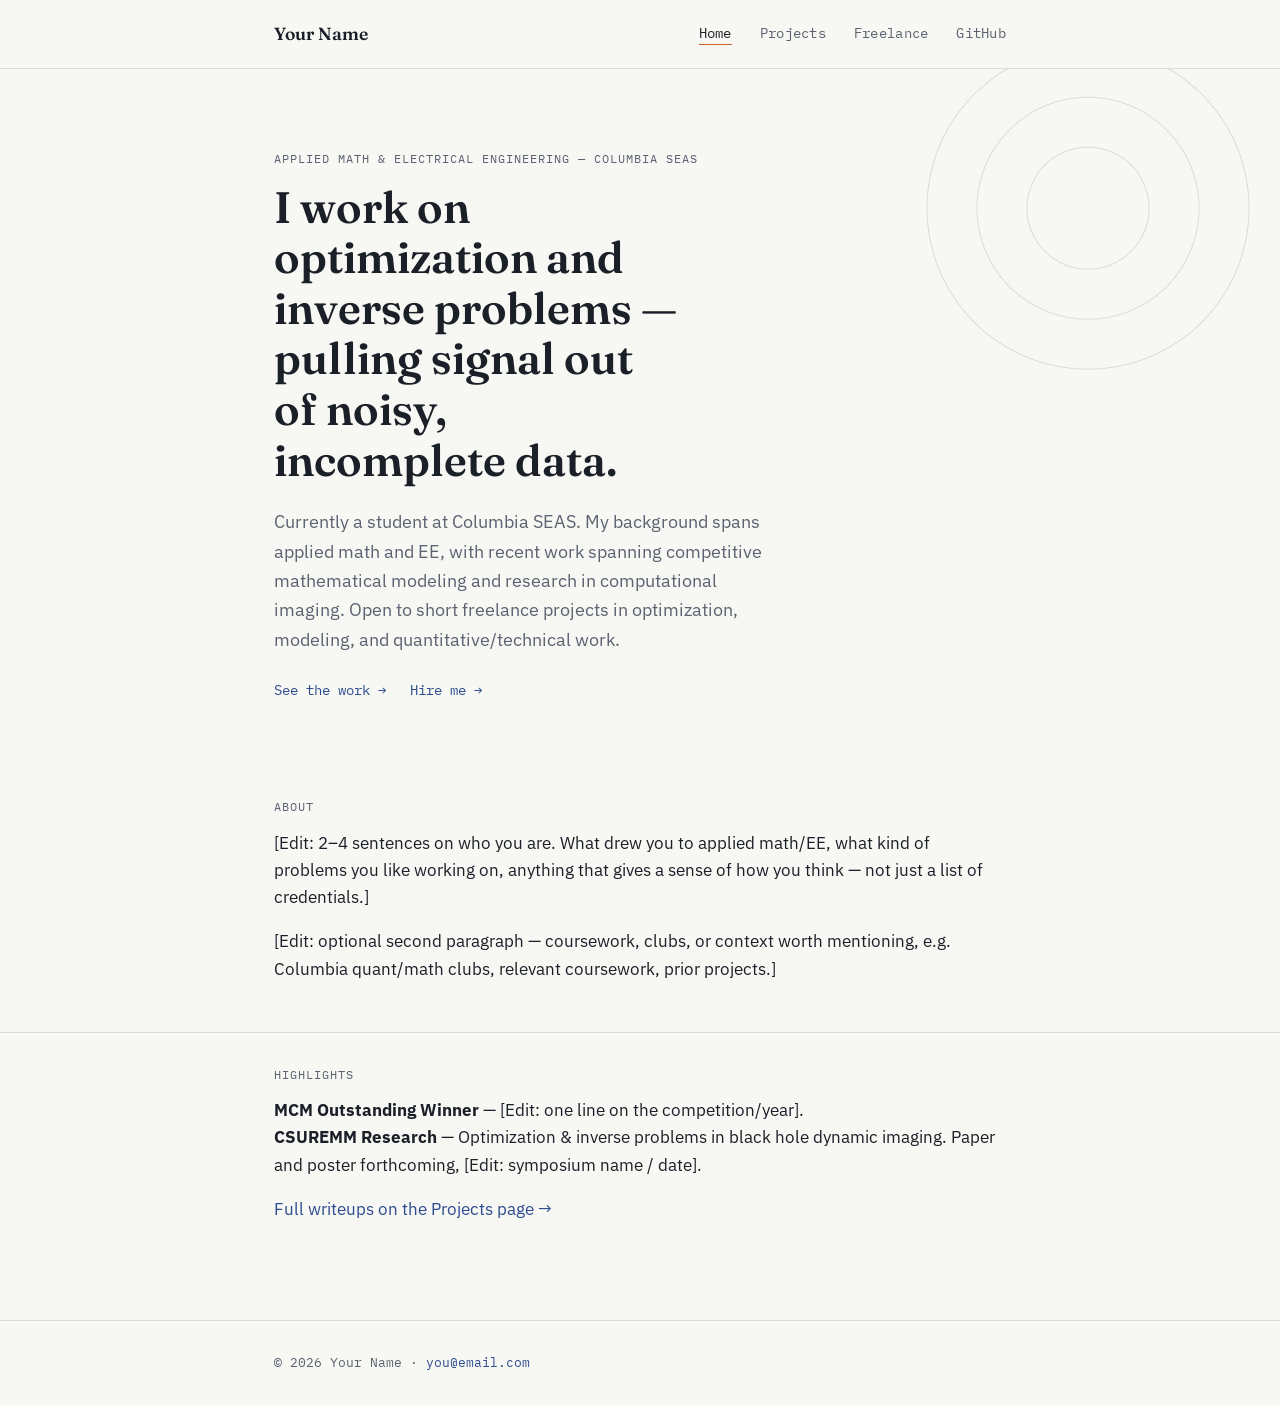
==== index.html @ bb8b7966 "Add files via upload" ====
<!DOCTYPE html>
<html lang="en">
<head>
  <meta charset="UTF-8">
  <meta name="viewport" content="width=device-width, initial-scale=1.0">
  <title>Your Name — Applied Math &amp; EE</title>
  <meta name="description" content="Applied math and EE student working on optimization, inverse problems, and quantitative modeling. Available for freelance technical work.">

  <!-- Fonts: change or remove this line to swap typefaces sitewide -->
  <link rel="preconnect" href="https://fonts.googleapis.com">
  <link href="https://fonts.googleapis.com/css2?family=Fraunces:wght@500;600;700&family=IBM+Plex+Sans:wght@400;500;600&family=IBM+Plex+Mono:wght@400;500&display=swap" rel="stylesheet">

  <link rel="stylesheet" href="style.css">
</head>
<body>

  <nav>
    <div class="container">
      <span class="site-name">Your Name</span>
      <div class="links">
        <a href="index.html" class="active">Home</a>
        <a href="projects.html">Projects</a>
        <a href="freelance.html">Freelance</a>
        <a href="https://github.com/yourusername" target="_blank" rel="noopener">GitHub</a>
      </div>
    </div>
  </nav>

  <header class="hero">
    <div class="container">
      <p class="eyebrow">Applied Math &amp; Electrical Engineering — Columbia SEAS</p>
      <h1>I work on optimization and inverse problems — pulling signal out of noisy, incomplete data.</h1>
      <p class="lede">
        Currently a student at Columbia SEAS. My background spans applied math and EE,
        with recent work spanning competitive mathematical modeling and research in
        computational imaging. Open to short freelance projects in optimization,
        modeling, and quantitative/technical work.
      </p>
      <div class="cta-row">
        <a href="projects.html">See the work &rarr;</a>
        <a href="freelance.html">Hire me &rarr;</a>
      </div>
    </div>
  </header>

  <section>
    <div class="container">
      <p class="eyebrow">About</p>
      <p>
        [Edit: 2–4 sentences on who you are. What drew you to applied math/EE,
        what kind of problems you like working on, anything that gives a sense
        of how you think — not just a list of credentials.]
      </p>
      <p>
        [Edit: optional second paragraph — coursework, clubs, or context worth
        mentioning, e.g. Columbia quant/math clubs, relevant coursework, prior
        projects.]
      </p>
    </div>
  </section>

  <section>
    <div class="container">
      <p class="eyebrow">Highlights</p>
      <p>
        <strong>MCM Outstanding Winner</strong> — [Edit: one line on the competition/year].
        <br>
        <strong>CSUREMM Research</strong> — Optimization &amp; inverse problems in black hole
        dynamic imaging. Paper and poster forthcoming, [Edit: symposium name / date].
      </p>
      <p><a href="projects.html">Full writeups on the Projects page &rarr;</a></p>
    </div>
  </section>

  <footer>
    <div class="container">
      &copy; 2026 Your Name &middot; <a href="mailto:you@email.com">you@email.com</a>
    </div>
  </footer>

</body>
</html>
---- style.css ----
/* ==========================================================================
   DESIGN TOKENS
   Change colors, fonts, and spacing here — everything else on the site
   references these variables, so editing this block restyles every page.
   ========================================================================== */
:root {
  /* Color */
  --bg:      #F7F7F4;  /* page background — warm paper gray */
  --ink:     #1B1F27;  /* primary text */
  --muted:   #5B6270;  /* secondary text (dates, captions, nav) */
  --line:    #DADDD3;  /* hairline rules / borders */
  --card:    #FFFFFF;  /* project card background */
  --accent:  #2D4B8E;  /* links, headings accents — cobalt blue */
  --signal:  #C9622B;  /* rare highlight color — status tags, one accent per page */

  /* Type */
  --font-display: "Fraunces", Georgia, serif;
  --font-body:    "IBM Plex Sans", -apple-system, sans-serif;
  --font-mono:    "IBM Plex Mono", "Courier New", monospace;

  /* Layout */
  --max-width: 780px;
  --gap: 2rem;
}

/* ==========================================================================
   RESET / BASE
   ========================================================================== */
* { box-sizing: border-box; }

body {
  margin: 0;
  background: var(--bg);
  color: var(--ink);
  font-family: var(--font-body);
  font-size: 17px;
  line-height: 1.6;
  -webkit-font-smoothing: antialiased;
}

a { color: var(--accent); text-decoration: none; }
a:hover { text-decoration: underline; }
a:focus-visible, button:focus-visible { outline: 2px solid var(--accent); outline-offset: 3px; }

h1, h2, h3 {
  font-family: var(--font-display);
  font-weight: 600;
  line-height: 1.15;
  margin: 0 0 0.5em 0;
}

p { margin: 0 0 1em 0; }

.container {
  max-width: var(--max-width);
  margin: 0 auto;
  padding: 0 1.5rem;
}

/* Small uppercase mono label — used for section eyebrows and status tags */
.eyebrow {
  font-family: var(--font-mono);
  font-size: 0.78rem;
  letter-spacing: 0.08em;
  text-transform: uppercase;
  color: var(--muted);
}

/* ==========================================================================
   NAV
   ========================================================================== */
nav {
  border-bottom: 1px solid var(--line);
}

nav .container {
  display: flex;
  justify-content: space-between;
  align-items: center;
  padding-top: 1.25rem;
  padding-bottom: 1.25rem;
  flex-wrap: wrap;
  gap: 1rem;
}

nav .site-name {
  font-family: var(--font-display);
  font-weight: 600;
  font-size: 1.1rem;
  color: var(--ink);
}

nav .links {
  display: flex;
  gap: 1.75rem;
  font-family: var(--font-mono);
  font-size: 0.85rem;
  letter-spacing: 0.02em;
}

nav .links a {
  color: var(--muted);
}

nav .links a:hover,
nav .links a.active {
  color: var(--ink);
}

nav .links a.active {
  border-bottom: 1px solid var(--signal);
}

/* ==========================================================================
   HERO (index page)
   The faint concentric rings are a nod to contour plots / iso-lines —
   a quiet visual reference to optimization and inverse-problem work.
   Tweak or delete the background-image line to remove it.
   ========================================================================== */
.hero {
  padding: 5rem 0 4rem 0;
  background-image:
    radial-gradient(circle at 85% 20%, transparent 0 60px, var(--line) 61px, transparent 62px),
    radial-gradient(circle at 85% 20%, transparent 0 110px, var(--line) 111px, transparent 112px),
    radial-gradient(circle at 85% 20%, transparent 0 160px, var(--line) 161px, transparent 162px);
  background-repeat: no-repeat;
}

.hero h1 {
  font-size: clamp(2rem, 5vw, 2.75rem);
  max-width: 14ch;
}

.hero .lede {
  font-size: 1.15rem;
  color: var(--muted);
  max-width: 46ch;
}

.hero .cta-row {
  display: flex;
  gap: 1.5rem;
  margin-top: 1.5rem;
  font-family: var(--font-mono);
  font-size: 0.9rem;
}

/* ==========================================================================
   SECTIONS / GENERIC PAGE HEADER
   ========================================================================== */
.page-header {
  padding: 3.5rem 0 2rem 0;
}

.page-header h1 {
  font-size: clamp(1.75rem, 4vw, 2.25rem);
}

section {
  padding: 2rem 0;
}

section + section {
  border-top: 1px solid var(--line);
}

/* ==========================================================================
   PROJECT CARDS
   ========================================================================== */
.project {
  background: var(--card);
  border: 1px solid var(--line);
  border-radius: 4px;
  padding: 2rem;
  margin-bottom: 2rem;
}

.project-header {
  display: flex;
  justify-content: space-between;
  align-items: baseline;
  flex-wrap: wrap;
  gap: 0.5rem;
  margin-bottom: 1rem;
}

.project-header h2 {
  font-size: 1.4rem;
  margin: 0;
}

.status-tag {
  font-family: var(--font-mono);
  font-size: 0.72rem;
  letter-spacing: 0.06em;
  text-transform: uppercase;
  padding: 0.2rem 0.55rem;
  border-radius: 3px;
  white-space: nowrap;
}

.status-tag.done {
  color: var(--accent);
  background: rgba(45, 75, 142, 0.08);
}

.status-tag.in-progress {
  color: var(--signal);
  background: rgba(201, 98, 43, 0.1);
}

.project-meta {
  font-family: var(--font-mono);
  font-size: 0.8rem;
  color: var(--muted);
  margin-bottom: 1.25rem;
}

.project dt {
  font-family: var(--font-mono);
  font-size: 0.78rem;
  letter-spacing: 0.06em;
  text-transform: uppercase;
  color: var(--muted);
  margin-top: 1.1rem;
}

.project dd {
  margin: 0.3rem 0 0 0;
}

.project .links {
  margin-top: 1.25rem;
  font-family: var(--font-mono);
  font-size: 0.85rem;
}

/* ==========================================================================
   FREELANCE PAGE
   ========================================================================== */
.services {
  list-style: none;
  padding: 0;
  margin: 0;
}

.services li {
  padding: 1.1rem 0;
  border-top: 1px solid var(--line);
}

.services li:last-child {
  border-bottom: 1px solid var(--line);
}

.services .service-name {
  font-weight: 600;
  margin-bottom: 0.25rem;
}

.note-card {
  background: var(--card);
  border-left: 3px solid var(--signal);
  padding: 1.25rem 1.5rem;
  margin: 2rem 0;
}

.contact-box {
  background: var(--card);
  border: 1px solid var(--line);
  border-radius: 4px;
  padding: 2rem;
  text-align: center;
}

.contact-box a.email {
  font-family: var(--font-mono);
  font-size: 1.1rem;
}

/* ==========================================================================
   FOOTER
   ========================================================================== */
footer {
  border-top: 1px solid var(--line);
  margin-top: 3rem;
  padding: 2rem 0;
  font-family: var(--font-mono);
  font-size: 0.8rem;
  color: var(--muted);
}

/* ==========================================================================
   RESPONSIVE
   ========================================================================== */
@media (max-width: 600px) {
  .hero { padding: 3rem 0 2.5rem 0; background-image: none; }
  .project { padding: 1.5rem; }
}
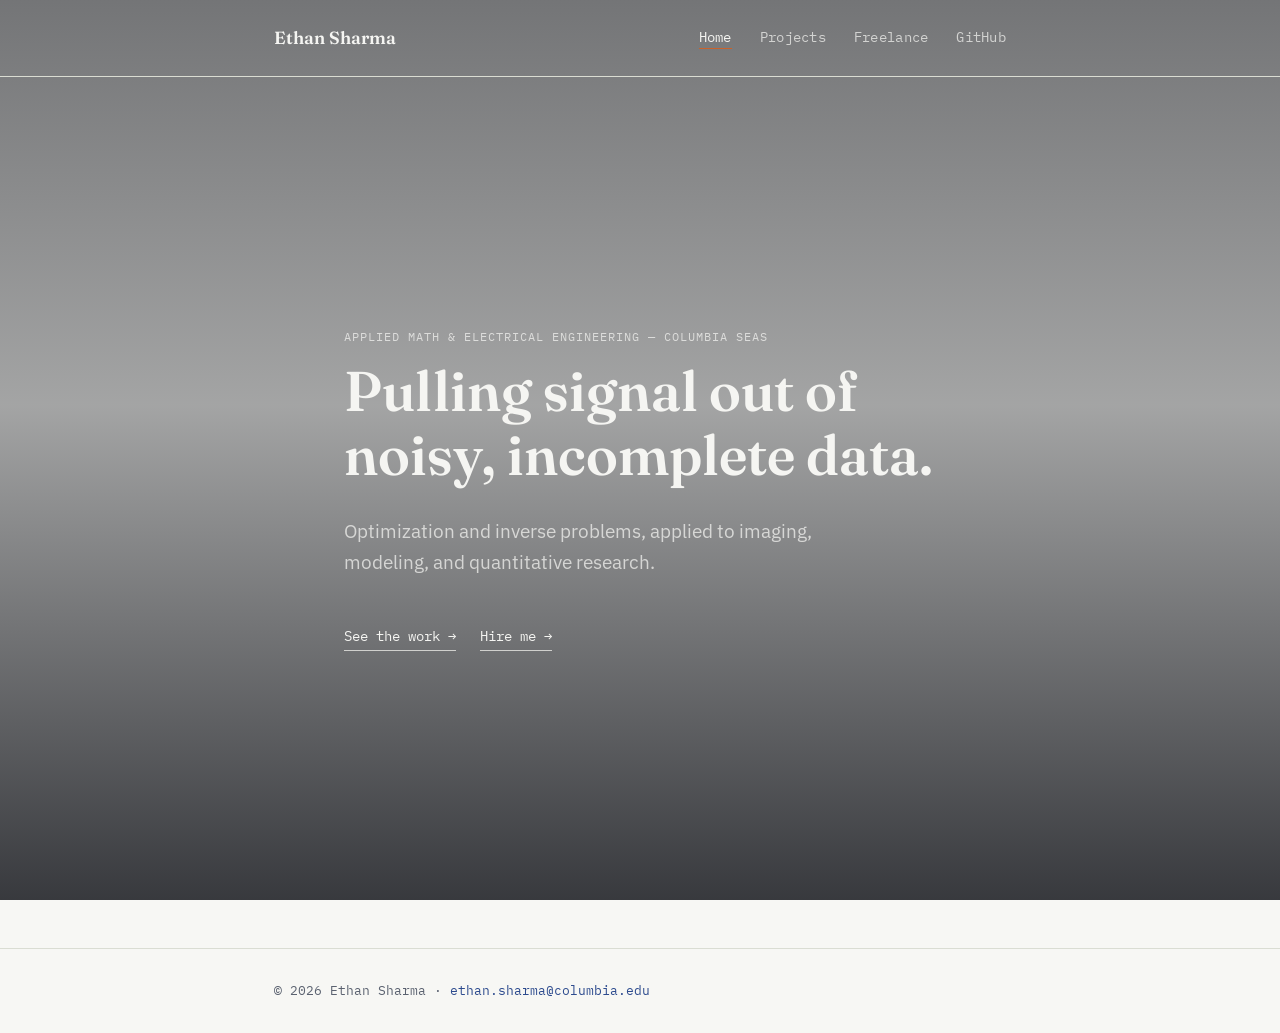
==== commit 5218e5ed: "update" ====
--- a/index.html
+++ b/index.html
@@ -3,7 +3,7 @@
 <head>
   <meta charset="UTF-8">
   <meta name="viewport" content="width=device-width, initial-scale=1.0">
-  <title>Your Name — Applied Math &amp; EE</title>
+  <title>Ethan Sharma — Applied Math &amp; EE</title>
   <meta name="description" content="Applied math and EE student working on optimization, inverse problems, and quantitative modeling. Available for freelance technical work.">
 
   <!-- Fonts: change or remove this line to swap typefaces sitewide -->
@@ -14,27 +14,33 @@
 </head>
 <body>
 
-  <nav>
-    <div class="container">
-      <span class="site-name">Your Name</span>
-      <div class="links">
-        <a href="index.html" class="active">Home</a>
-        <a href="projects.html">Projects</a>
-        <a href="freelance.html">Freelance</a>
-        <a href="https://github.com/yourusername" target="_blank" rel="noopener">GitHub</a>
+  <header class="hero-video">
+    <!--
+      Static image hero for now : swap in a video later without touching
+      anything else. To add a video: replace this comment block with a
+      <video> tag (see README "Upgrading to a video background" for the
+      exact markup), pointing at assets/hero-bg.mp4.
+    -->
+    <div class="hero-overlay"></div>
+
+    <nav class="hero-nav">
+      <div class="container">
+        <span class="site-name">Ethan Sharma</span>
+        <div class="links">
+          <a href="index.html" class="active">Home</a>
+          <a href="projects.html">Projects</a>
+          <a href="freelance.html">Freelance</a>
+          <a href="https://github.com/Esharm" target="_blank" rel="noopener">GitHub</a>
+        </div>
       </div>
-    </div>
-  </nav>
+    </nav>
 
-  <header class="hero">
-    <div class="container">
+    <div class="hero-content container">
       <p class="eyebrow">Applied Math &amp; Electrical Engineering — Columbia SEAS</p>
-      <h1>I work on optimization and inverse problems — pulling signal out of noisy, incomplete data.</h1>
+      <h1>Pulling signal out of noisy, incomplete data.</h1>
       <p class="lede">
-        Currently a student at Columbia SEAS. My background spans applied math and EE,
-        with recent work spanning competitive mathematical modeling and research in
-        computational imaging. Open to short freelance projects in optimization,
-        modeling, and quantitative/technical work.
+        Optimization and inverse problems, applied to imaging, modeling, and
+        quantitative research.
       </p>
       <div class="cta-row">
         <a href="projects.html">See the work &rarr;</a>
@@ -43,38 +49,9 @@
     </div>
   </header>
 
-  <section>
-    <div class="container">
-      <p class="eyebrow">About</p>
-      <p>
-        [Edit: 2–4 sentences on who you are. What drew you to applied math/EE,
-        what kind of problems you like working on, anything that gives a sense
-        of how you think — not just a list of credentials.]
-      </p>
-      <p>
-        [Edit: optional second paragraph — coursework, clubs, or context worth
-        mentioning, e.g. Columbia quant/math clubs, relevant coursework, prior
-        projects.]
-      </p>
-    </div>
-  </section>
-
-  <section>
-    <div class="container">
-      <p class="eyebrow">Highlights</p>
-      <p>
-        <strong>MCM Outstanding Winner</strong> — [Edit: one line on the competition/year].
-        <br>
-        <strong>CSUREMM Research</strong> — Optimization &amp; inverse problems in black hole
-        dynamic imaging. Paper and poster forthcoming, [Edit: symposium name / date].
-      </p>
-      <p><a href="projects.html">Full writeups on the Projects page &rarr;</a></p>
-    </div>
-  </section>
-
   <footer>
     <div class="container">
-      &copy; 2026 Your Name &middot; <a href="mailto:you@email.com">you@email.com</a>
+      &copy; 2026 Ethan Sharma &middot; <a href="mailto:ethan.sharma@columbia.edu">ethan.sharma@columbia.edu</a>
     </div>
   </footer>
 
--- a/style.css
+++ b/style.css
@@ -112,37 +112,128 @@
 }
 
 /* ==========================================================================
-   HERO (index page)
-   The faint concentric rings are a nod to contour plots / iso-lines —
-   a quiet visual reference to optimization and inverse-problem work.
-   Tweak or delete the background-image line to remove it.
-   ========================================================================== */
-.hero {
-  padding: 5rem 0 4rem 0;
-  background-image:
-    radial-gradient(circle at 85% 20%, transparent 0 60px, var(--line) 61px, transparent 62px),
-    radial-gradient(circle at 85% 20%, transparent 0 110px, var(--line) 111px, transparent 112px),
-    radial-gradient(circle at 85% 20%, transparent 0 160px, var(--line) 161px, transparent 162px);
-  background-repeat: no-repeat;
-}
-
-.hero h1 {
-  font-size: clamp(2rem, 5vw, 2.75rem);
-  max-width: 14ch;
-}
-
-.hero .lede {
-  font-size: 1.15rem;
-  color: var(--muted);
+   HERO (index page only) — full-bleed video, dark overlay, light text.
+   This is the site's one dramatic moment; every other page stays in the
+   quiet paper theme above. The dark colors below are local to this
+   header only (defined again as CSS variables inside .hero-video) so
+   they don't leak into the rest of the site.
+   ========================================================================== */
+.hero-video {
+  position: relative;
+  height: 100vh;
+  min-height: 560px;
+  overflow: hidden;
+  display: flex;
+  flex-direction: column;
+
+  /* Static hero image for now. Swap this path for your own still — a
+     good frame from one of your black hole renders works well.
+     When you add a video later (see README), this becomes the poster
+     fallback and this line can stay as-is. */
+  background-image: url("assets/hero-poster.jpg");
+  background-size: cover;
+  background-position: center;
+
+  /* Local color overrides for this section only */
+  --hero-ink: #F5F5F2;
+  --hero-muted: rgba(245, 245, 242, 0.72);
+}
+
+/* Darkens the video so white text stays readable everywhere on it.
+   Adjust the rgba alpha values to taste — higher = darker/more legible,
+   lower = more of the video shows through. */
+.hero-overlay {
+  position: absolute;
+  inset: 0;
+  z-index: 1;
+  background: linear-gradient(180deg, rgba(8, 10, 16, 0.55) 0%, rgba(8, 10, 16, 0.35) 45%, rgba(8, 10, 16, 0.8) 100%);
+}
+
+.hero-nav {
+  position: relative;
+  z-index: 2;
+}
+
+.hero-nav .container {
+  display: flex;
+  justify-content: space-between;
+  align-items: center;
+  padding-top: 1.5rem;
+  padding-bottom: 1.5rem;
+  flex-wrap: wrap;
+  gap: 1rem;
+}
+
+.hero-nav .site-name {
+  font-family: var(--font-display);
+  font-weight: 600;
+  font-size: 1.1rem;
+  color: var(--hero-ink);
+}
+
+.hero-nav .links {
+  display: flex;
+  gap: 1.75rem;
+  font-family: var(--font-mono);
+  font-size: 0.85rem;
+}
+
+.hero-nav .links a {
+  color: var(--hero-muted);
+}
+
+.hero-nav .links a:hover,
+.hero-nav .links a.active {
+  color: var(--hero-ink);
+}
+
+.hero-nav .links a.active {
+  border-bottom: 1px solid var(--signal);
+}
+
+.hero-content {
+  position: relative;
+  z-index: 2;
+  flex: 1;
+  display: flex;
+  flex-direction: column;
+  justify-content: center;
+  color: var(--hero-ink);
+}
+
+.hero-content .eyebrow {
+  color: var(--hero-muted);
+}
+
+.hero-content h1 {
+  font-size: clamp(2.25rem, 6vw, 3.5rem);
+  max-width: 16ch;
+  color: var(--hero-ink);
+}
+
+.hero-content .lede {
+  font-size: 1.2rem;
+  color: var(--hero-muted);
   max-width: 46ch;
 }
 
-.hero .cta-row {
+.hero-content .cta-row {
   display: flex;
   gap: 1.5rem;
-  margin-top: 1.5rem;
+  margin-top: 1.75rem;
   font-family: var(--font-mono);
   font-size: 0.9rem;
+}
+
+.hero-content .cta-row a {
+  color: var(--hero-ink);
+  border-bottom: 1px solid var(--hero-muted);
+  padding-bottom: 2px;
+}
+
+.hero-content .cta-row a:hover {
+  border-color: var(--hero-ink);
+  text-decoration: none;
 }
 
 /* ==========================================================================
@@ -294,6 +385,6 @@
    RESPONSIVE
    ========================================================================== */
 @media (max-width: 600px) {
-  .hero { padding: 3rem 0 2.5rem 0; background-image: none; }
+  .hero-video { height: 85vh; min-height: 480px; }
   .project { padding: 1.5rem; }
 }
